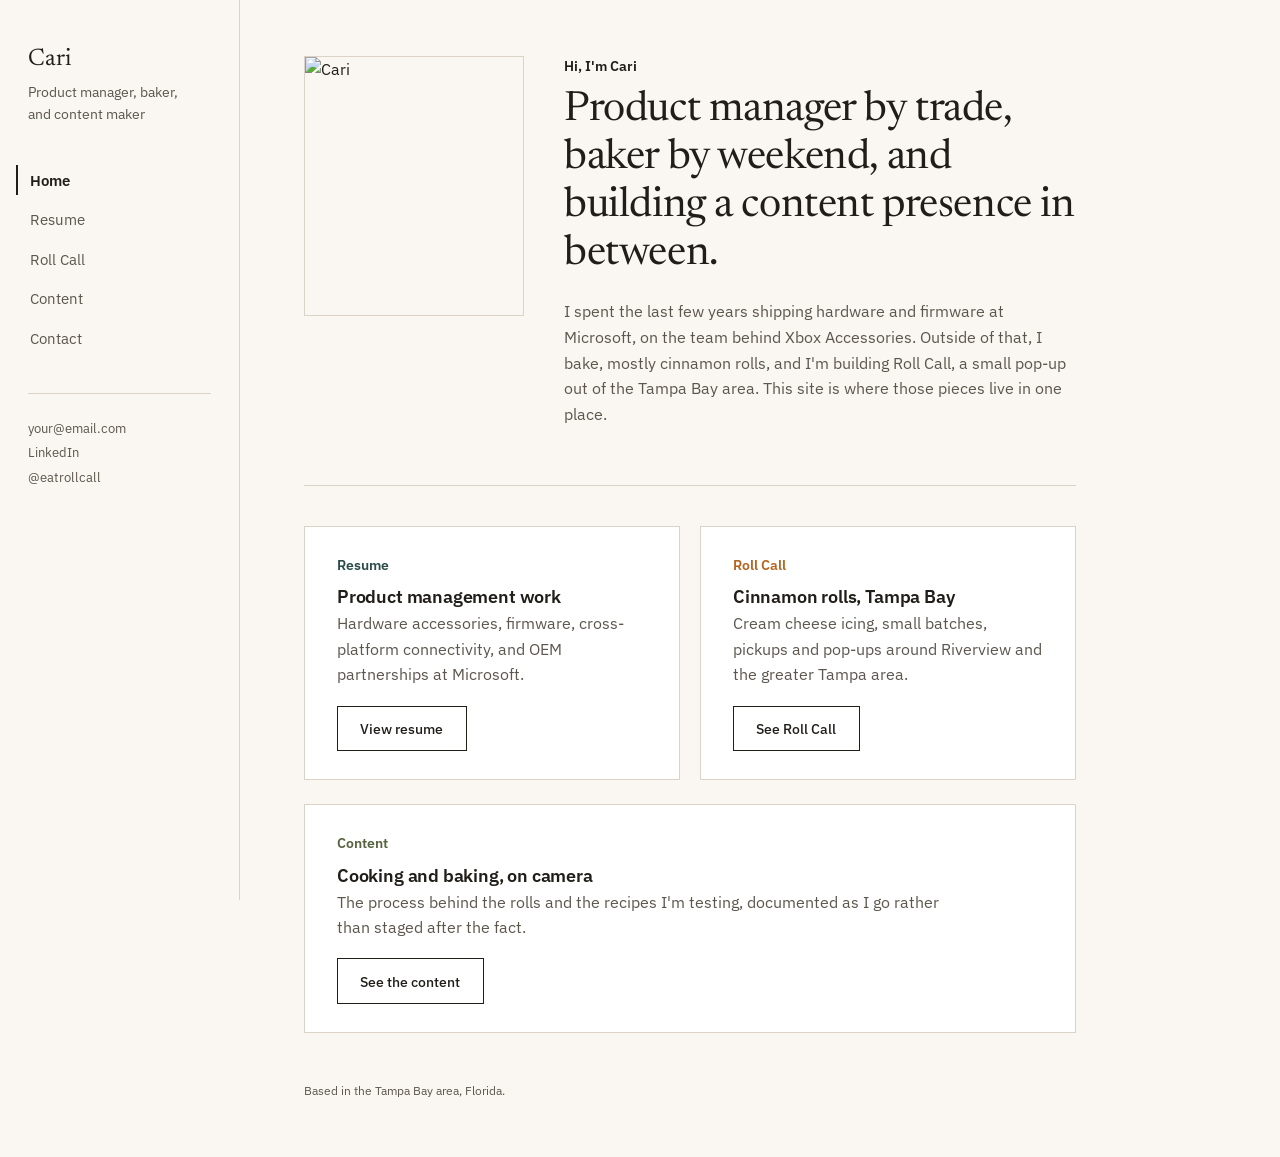
==== index.html @ cb9dc246 "Add files via upload" ====
<!DOCTYPE html>
<html lang="en">
<head>
<meta charset="UTF-8">
<meta name="viewport" content="width=device-width, initial-scale=1.0">
<title>Cari — Home</title>
<link rel="stylesheet" href="style.css">
</head>
<body>
<div class="layout">

  <aside class="sidebar">
    <div class="name">Cari</div>
    <div class="tagline">Product manager, baker, and content maker</div>
    <nav>
      <a href="index.html" class="active">Home</a>
      <a href="resume.html">Resume</a>
      <a href="bakery.html">Roll Call</a>
      <a href="ugc.html">Content</a>
      <a href="contact.html">Contact</a>
    </nav>
    <div class="contact-line">
      <a href="mailto:your@email.com">your@email.com</a>
      <a href="https://linkedin.com/in/yourprofile" target="_blank">LinkedIn</a>
      <a href="https://instagram.com/eatrollcall" target="_blank">@eatrollcall</a>
    </div>
  </aside>

  <main>
    <div class="hero-row">
      <img src="images/profile.jpg" alt="Cari">
      <div>
        <div class="chapter-label">Hi, I'm Cari</div>
        <h1>Product manager by trade, baker by weekend, and building a content presence in between.</h1>
        <p>I spent the last few years shipping hardware and firmware at Microsoft, on the team behind Xbox Accessories. Outside of that, I bake, mostly cinnamon rolls, and I'm building Roll Call, a small pop-up out of the Tampa Bay area. This site is where those pieces live in one place.</p>
      </div>
    </div>

    <hr class="divider">

    <div class="grid-2">
      <div class="panel">
        <div class="chapter-label" style="color:var(--resume)">Resume</div>
        <h3>Product management work</h3>
        <p>Hardware accessories, firmware, cross-platform connectivity, and OEM partnerships at Microsoft.</p>
        <a class="btn" href="resume.html">View resume</a>
      </div>
      <div class="panel">
        <div class="chapter-label" style="color:var(--bakery)">Roll Call</div>
        <h3>Cinnamon rolls, Tampa Bay</h3>
        <p>Cream cheese icing, small batches, pickups and pop-ups around Riverview and the greater Tampa area.</p>
        <a class="btn" href="bakery.html">See Roll Call</a>
      </div>
    </div>

    <div class="panel" style="margin-top:0">
      <div class="chapter-label" style="color:var(--content)">Content</div>
      <h3>Cooking and baking, on camera</h3>
      <p>The process behind the rolls and the recipes I'm testing, documented as I go rather than staged after the fact.</p>
      <a class="btn" href="ugc.html">See the content</a>
    </div>

    <footer class="note">Based in the Tampa Bay area, Florida.</footer>
  </main>

</div>
</body>
</html>
---- style.css ----
@import url('https://fonts.googleapis.com/css2?family=Newsreader:ital,opsz,wght@0,6..72,400;0,6..72,500;0,6..72,600;1,6..72,400&family=IBM+Plex+Sans:wght@400;500;600&display=swap');

:root {
  --paper: #FAF7F2;
  --panel: #FFFFFF;
  --ink: #211D18;
  --ink-soft: #5C564D;
  --line: #DAD3C6;
  --resume: #2B4C4A;
  --bakery: #B5651D;
  --content: #55643F;
  --accent: var(--ink);
}

* { box-sizing: border-box; }

html { scroll-behavior: smooth; }

body {
  margin: 0;
  background: var(--paper);
  color: var(--ink);
  font-family: 'IBM Plex Sans', -apple-system, sans-serif;
  font-size: 16px;
  line-height: 1.6;
}

h1, h2, h3 {
  font-family: 'Newsreader', Georgia, serif;
  font-weight: 500;
  line-height: 1.15;
  margin: 0 0 0.5em 0;
  letter-spacing: -0.01em;
}

h1 { font-size: 2.6rem; font-weight: 400; }
h2 { font-size: 1.6rem; }
h3 { font-size: 1.15rem; font-weight: 600; font-family: 'IBM Plex Sans', sans-serif; }

p { margin: 0 0 1.1em 0; color: var(--ink-soft); max-width: 62ch; }

a { color: var(--accent); }

.layout {
  display: flex;
  min-height: 100vh;
}

.sidebar {
  width: 240px;
  flex-shrink: 0;
  padding: 2.5rem 1.75rem;
  border-right: 1px solid var(--line);
  position: sticky;
  top: 0;
  height: 100vh;
}

.sidebar .name {
  font-family: 'Newsreader', serif;
  font-size: 1.5rem;
  margin-bottom: 0.15em;
}

.sidebar .tagline {
  font-size: 0.85rem;
  color: var(--ink-soft);
  margin-bottom: 2.5rem;
  max-width: 20ch;
}

.sidebar nav {
  display: flex;
  flex-direction: column;
  gap: 0.65rem;
}

.sidebar nav a {
  text-decoration: none;
  color: var(--ink-soft);
  font-size: 0.95rem;
  padding: 0.15rem 0;
  border-left: 2px solid transparent;
  padding-left: 0.75rem;
  margin-left: -0.75rem;
  transition: color 0.15s ease, border-color 0.15s ease;
}

.sidebar nav a:hover { color: var(--ink); }

.sidebar nav a.active {
  color: var(--ink);
  border-left-color: var(--accent);
  font-weight: 600;
}

.sidebar .contact-line {
  margin-top: 2.5rem;
  padding-top: 1.5rem;
  border-top: 1px solid var(--line);
  font-size: 0.82rem;
  color: var(--ink-soft);
}

.sidebar .contact-line a { display: block; color: var(--ink-soft); text-decoration: none; margin-bottom: 0.3em; }
.sidebar .contact-line a:hover { color: var(--ink); }

main {
  flex: 1;
  padding: 3.5rem 4rem;
  max-width: 900px;
}

.chapter-label {
  font-size: 0.85rem;
  color: var(--accent);
  font-weight: 600;
  margin-bottom: 0.6rem;
}

.divider {
  height: 1px;
  background: var(--line);
  margin: 2.5rem 0;
  border: none;
}

.panel {
  border: 1px solid var(--line);
  background: var(--panel);
  padding: 1.75rem 2rem;
  margin-bottom: 1.5rem;
}

.panel h3 { margin-bottom: 0.2em; }
.panel .meta { font-size: 0.85rem; color: var(--ink-soft); margin-bottom: 0.8em; }
.panel ul { margin: 0; padding-left: 1.1em; color: var(--ink-soft); }
.panel li { margin-bottom: 0.4em; }

.btn {
  display: inline-block;
  padding: 0.65rem 1.4rem;
  border: 1px solid var(--ink);
  color: var(--ink);
  text-decoration: none;
  font-size: 0.9rem;
  font-weight: 500;
}
.btn:hover { background: var(--ink); color: var(--paper); }

.btn.filled {
  background: var(--accent);
  border-color: var(--accent);
  color: var(--paper);
}
.btn.filled:hover { opacity: 0.85; background: var(--accent); color: var(--paper); }

.grid-2 {
  display: grid;
  grid-template-columns: 1fr 1fr;
  gap: 1.25rem;
}

.photo-block {
  border: 1px solid var(--line);
  overflow: hidden;
}
.photo-block img {
  width: 100%;
  height: 100%;
  object-fit: cover;
  display: block;
}
.photo-caption {
  font-size: 0.8rem;
  color: var(--ink-soft);
  padding: 0.6rem 0.8rem;
  border-top: 1px solid var(--line);
}

.hero-row {
  display: flex;
  gap: 2.5rem;
  align-items: flex-start;
  margin-bottom: 1rem;
}
.hero-row img {
  width: 220px;
  height: 260px;
  object-fit: cover;
  border: 1px solid var(--line);
  flex-shrink: 0;
}

.pill-row {
  display: flex;
  gap: 0.5rem;
  flex-wrap: wrap;
  margin-bottom: 1.5rem;
}
.pill {
  border: 1px solid var(--line);
  padding: 0.25rem 0.75rem;
  font-size: 0.8rem;
  color: var(--ink-soft);
}

footer.note {
  font-size: 0.78rem;
  color: var(--ink-soft);
  margin-top: 3rem;
}

@media (max-width: 800px) {
  .layout { flex-direction: column; }
  .sidebar {
    width: 100%;
    height: auto;
    position: relative;
    border-right: none;
    border-bottom: 1px solid var(--line);
    padding: 1.5rem 1.5rem;
  }
  .sidebar nav { flex-direction: row; flex-wrap: wrap; }
  .sidebar .contact-line { display: none; }
  main { padding: 2rem 1.5rem; }
  .hero-row { flex-direction: column; }
  .hero-row img { width: 100%; height: 220px; }
  .grid-2 { grid-template-columns: 1fr; }
}
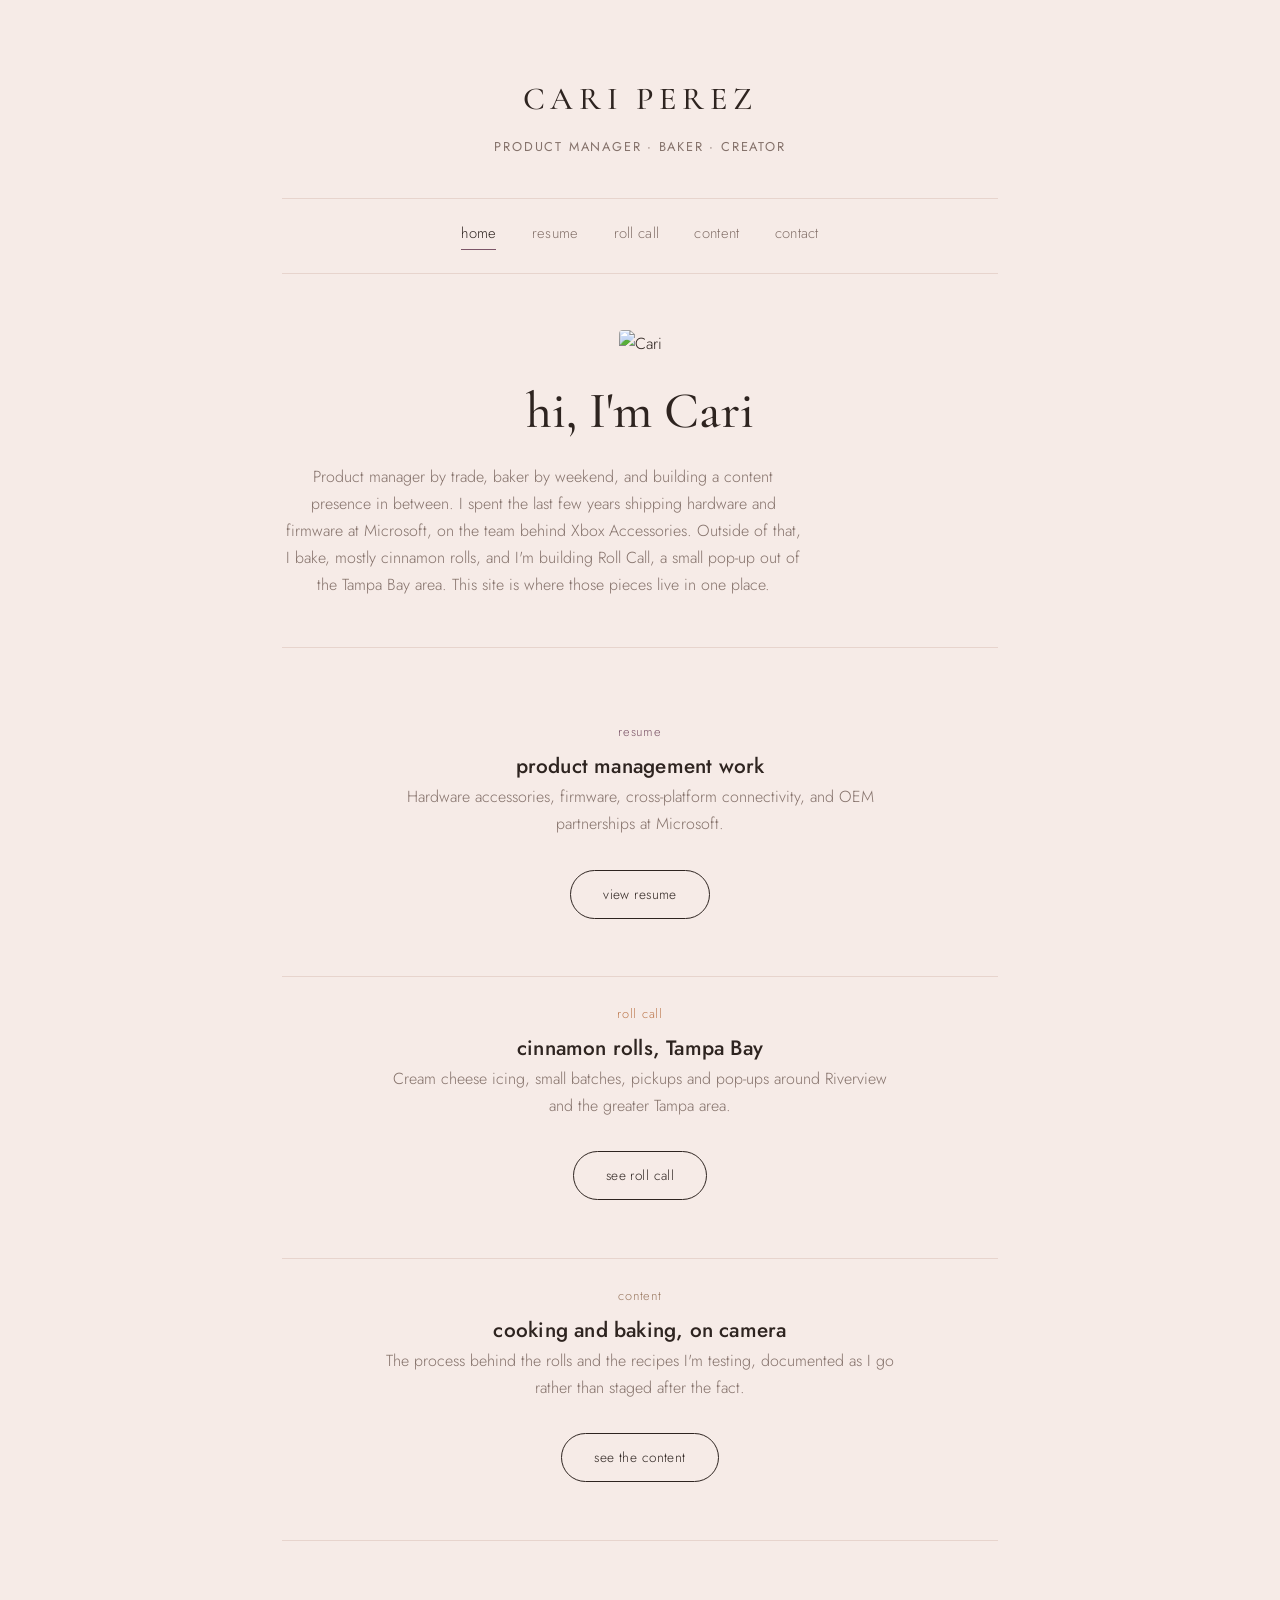
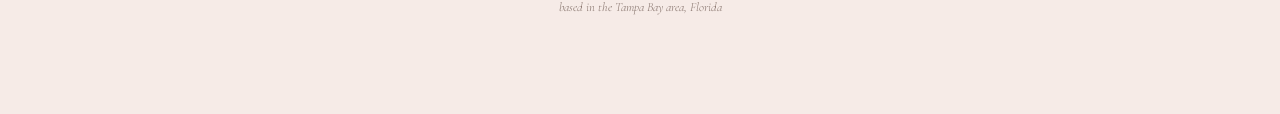
==== commit f8e8bfde: "Add files via upload" ====
--- a/index.html
+++ b/index.html
@@ -7,62 +7,51 @@
 <link rel="stylesheet" href="style.css">
 </head>
 <body>
-<div class="layout">
+<div class="wrap">
 
-  <aside class="sidebar">
-    <div class="name">Cari</div>
-    <div class="tagline">Product manager, baker, and content maker</div>
-    <nav>
-      <a href="index.html" class="active">Home</a>
-      <a href="resume.html">Resume</a>
-      <a href="bakery.html">Roll Call</a>
-      <a href="ugc.html">Content</a>
-      <a href="contact.html">Contact</a>
-    </nav>
-    <div class="contact-line">
-      <a href="mailto:your@email.com">your@email.com</a>
-      <a href="https://linkedin.com/in/yourprofile" target="_blank">LinkedIn</a>
-      <a href="https://instagram.com/eatrollcall" target="_blank">@eatrollcall</a>
-    </div>
-  </aside>
+  <div class="mark">
+    <div class="name">Cari Perez</div>
+    <div class="tagline">product manager &middot; baker &middot; creator</div>
+  </div>
 
-  <main>
-    <div class="hero-row">
-      <img src="images/profile.jpg" alt="Cari">
-      <div>
-        <div class="chapter-label">Hi, I'm Cari</div>
-        <h1>Product manager by trade, baker by weekend, and building a content presence in between.</h1>
-        <p>I spent the last few years shipping hardware and firmware at Microsoft, on the team behind Xbox Accessories. Outside of that, I bake, mostly cinnamon rolls, and I'm building Roll Call, a small pop-up out of the Tampa Bay area. This site is where those pieces live in one place.</p>
-      </div>
-    </div>
+  <nav class="topnav">
+    <a href="index.html" class="active">home</a>
+    <a href="resume.html">resume</a>
+    <a href="bakery.html">roll call</a>
+    <a href="ugc.html">content</a>
+    <a href="contact.html">contact</a>
+  </nav>
 
-    <hr class="divider">
+  <div class="hero-block">
+    <img src="images/profile.jpg" alt="Cari">
+    <h1>hi, I'm Cari</h1>
+    <p>Product manager by trade, baker by weekend, and building a content presence in between. I spent the last few years shipping hardware and firmware at Microsoft, on the team behind Xbox Accessories. Outside of that, I bake, mostly cinnamon rolls, and I'm building Roll Call, a small pop-up out of the Tampa Bay area. This site is where those pieces live in one place.</p>
+  </div>
 
-    <div class="grid-2">
-      <div class="panel">
-        <div class="chapter-label" style="color:var(--resume)">Resume</div>
-        <h3>Product management work</h3>
-        <p>Hardware accessories, firmware, cross-platform connectivity, and OEM partnerships at Microsoft.</p>
-        <a class="btn" href="resume.html">View resume</a>
-      </div>
-      <div class="panel">
-        <div class="chapter-label" style="color:var(--bakery)">Roll Call</div>
-        <h3>Cinnamon rolls, Tampa Bay</h3>
-        <p>Cream cheese icing, small batches, pickups and pop-ups around Riverview and the greater Tampa area.</p>
-        <a class="btn" href="bakery.html">See Roll Call</a>
-      </div>
-    </div>
+  <hr class="divider">
 
-    <div class="panel" style="margin-top:0">
-      <div class="chapter-label" style="color:var(--content)">Content</div>
-      <h3>Cooking and baking, on camera</h3>
-      <p>The process behind the rolls and the recipes I'm testing, documented as I go rather than staged after the fact.</p>
-      <a class="btn" href="ugc.html">See the content</a>
-    </div>
+  <div class="panel center">
+    <div class="chapter-label" style="color:var(--resume)">resume</div>
+    <h3>product management work</h3>
+    <p>Hardware accessories, firmware, cross-platform connectivity, and OEM partnerships at Microsoft.</p>
+    <div class="cta-row"><a class="btn" href="resume.html">view resume</a></div>
+  </div>
 
-    <footer class="note">Based in the Tampa Bay area, Florida.</footer>
-  </main>
+  <div class="panel center">
+    <div class="chapter-label" style="color:var(--bakery)">roll call</div>
+    <h3>cinnamon rolls, Tampa Bay</h3>
+    <p>Cream cheese icing, small batches, pickups and pop-ups around Riverview and the greater Tampa area.</p>
+    <div class="cta-row"><a class="btn" href="bakery.html">see roll call</a></div>
+  </div>
 
+  <div class="panel center">
+    <div class="chapter-label" style="color:var(--content)">content</div>
+    <h3>cooking and baking, on camera</h3>
+    <p>The process behind the rolls and the recipes I'm testing, documented as I go rather than staged after the fact.</p>
+    <div class="cta-row"><a class="btn" href="ugc.html">see the content</a></div>
+  </div>
+
+  <footer class="note">based in the Tampa Bay area, Florida</footer>
 </div>
 </body>
 </html>
--- a/style.css
+++ b/style.css
@@ -1,15 +1,15 @@
-@import url('https://fonts.googleapis.com/css2?family=Newsreader:ital,opsz,wght@0,6..72,400;0,6..72,500;0,6..72,600;1,6..72,400&family=IBM+Plex+Sans:wght@400;500;600&display=swap');
+@import url('https://fonts.googleapis.com/css2?family=Cormorant+Garamond:ital,wght@0,400;0,500;0,600;1,400;1,500&family=Jost:wght@300;400;500&display=swap');
 
 :root {
-  --paper: #FAF7F2;
+  --paper: #F6EBE7;
   --panel: #FFFFFF;
-  --ink: #211D18;
-  --ink-soft: #5C564D;
-  --line: #DAD3C6;
-  --resume: #2B4C4A;
-  --bakery: #B5651D;
-  --content: #55643F;
-  --accent: var(--ink);
+  --ink: #2E2420;
+  --ink-soft: #85726B;
+  --line: #E7D4CD;
+  --resume: #7C5568;
+  --bakery: #BE7A50;
+  --content: #9B7A63;
+  --accent: var(--resume);
 }
 
 * { box-sizing: border-box; }
@@ -20,211 +20,201 @@
   margin: 0;
   background: var(--paper);
   color: var(--ink);
-  font-family: 'IBM Plex Sans', -apple-system, sans-serif;
+  font-family: 'Jost', -apple-system, sans-serif;
+  font-weight: 300;
   font-size: 16px;
-  line-height: 1.6;
+  line-height: 1.7;
 }
 
 h1, h2, h3 {
-  font-family: 'Newsreader', Georgia, serif;
+  font-family: 'Cormorant Garamond', Georgia, serif;
   font-weight: 500;
-  line-height: 1.15;
-  margin: 0 0 0.5em 0;
-  letter-spacing: -0.01em;
-}
-
-h1 { font-size: 2.6rem; font-weight: 400; }
-h2 { font-size: 1.6rem; }
-h3 { font-size: 1.15rem; font-weight: 600; font-family: 'IBM Plex Sans', sans-serif; }
-
-p { margin: 0 0 1.1em 0; color: var(--ink-soft); max-width: 62ch; }
+  line-height: 1.2;
+  margin: 0 0 0.4em 0;
+  color: var(--ink);
+}
+
+h1 { font-size: 3.2rem; font-weight: 500; }
+h2 { font-size: 2rem; }
+h3 { font-size: 1.3rem; font-family: 'Jost', sans-serif; font-weight: 500; letter-spacing: 0.01em; }
+
+p { margin: 0 0 1.2em 0; color: var(--ink-soft); max-width: 58ch; font-weight: 300; }
 
 a { color: var(--accent); }
 
-.layout {
+.wrap {
+  max-width: 780px;
+  margin: 0 auto;
+  padding: 4.5rem 2rem 6rem;
+}
+
+.mark {
+  text-align: center;
+  margin-bottom: 2.5rem;
+}
+
+.mark .name {
+  font-family: 'Cormorant Garamond', serif;
+  font-size: 2rem;
+  font-weight: 500;
+  letter-spacing: 0.18em;
+  text-transform: uppercase;
+  margin-bottom: 0.3em;
+}
+
+.mark .tagline {
+  font-size: 0.8rem;
+  letter-spacing: 0.14em;
+  text-transform: uppercase;
+  color: var(--ink-soft);
+  font-weight: 400;
+}
+
+nav.topnav {
   display: flex;
-  min-height: 100vh;
-}
-
-.sidebar {
-  width: 240px;
-  flex-shrink: 0;
-  padding: 2.5rem 1.75rem;
-  border-right: 1px solid var(--line);
-  position: sticky;
-  top: 0;
-  height: 100vh;
-}
-
-.sidebar .name {
-  font-family: 'Newsreader', serif;
-  font-size: 1.5rem;
-  margin-bottom: 0.15em;
-}
-
-.sidebar .tagline {
-  font-size: 0.85rem;
-  color: var(--ink-soft);
-  margin-bottom: 2.5rem;
-  max-width: 20ch;
-}
-
-.sidebar nav {
-  display: flex;
-  flex-direction: column;
-  gap: 0.65rem;
-}
-
-.sidebar nav a {
+  justify-content: center;
+  gap: 2.2rem;
+  padding: 1.4rem 0;
+  border-top: 1px solid var(--line);
+  border-bottom: 1px solid var(--line);
+  margin-bottom: 3.5rem;
+  flex-wrap: wrap;
+}
+
+nav.topnav a {
   text-decoration: none;
   color: var(--ink-soft);
-  font-size: 0.95rem;
-  padding: 0.15rem 0;
-  border-left: 2px solid transparent;
-  padding-left: 0.75rem;
-  margin-left: -0.75rem;
-  transition: color 0.15s ease, border-color 0.15s ease;
-}
-
-.sidebar nav a:hover { color: var(--ink); }
-
-.sidebar nav a.active {
-  color: var(--ink);
-  border-left-color: var(--accent);
-  font-weight: 600;
-}
-
-.sidebar .contact-line {
-  margin-top: 2.5rem;
-  padding-top: 1.5rem;
-  border-top: 1px solid var(--line);
-  font-size: 0.82rem;
-  color: var(--ink-soft);
-}
-
-.sidebar .contact-line a { display: block; color: var(--ink-soft); text-decoration: none; margin-bottom: 0.3em; }
-.sidebar .contact-line a:hover { color: var(--ink); }
-
-main {
-  flex: 1;
-  padding: 3.5rem 4rem;
-  max-width: 900px;
+  font-size: 0.92rem;
+  text-transform: lowercase;
+  letter-spacing: 0.02em;
+  transition: color 0.15s ease;
+}
+
+nav.topnav a:hover { color: var(--ink); }
+
+nav.topnav a.active {
+  color: var(--ink);
+  border-bottom: 1px solid var(--accent);
+  padding-bottom: 3px;
 }
 
 .chapter-label {
-  font-size: 0.85rem;
+  font-size: 0.8rem;
+  text-transform: lowercase;
+  letter-spacing: 0.06em;
   color: var(--accent);
-  font-weight: 600;
-  margin-bottom: 0.6rem;
-}
+  margin-bottom: 0.7rem;
+}
+
+.center { text-align: center; }
+.center p { margin-left: auto; margin-right: auto; }
 
 .divider {
   height: 1px;
   background: var(--line);
-  margin: 2.5rem 0;
+  margin: 3rem 0;
   border: none;
 }
 
 .panel {
-  border: 1px solid var(--line);
-  background: var(--panel);
-  padding: 1.75rem 2rem;
-  margin-bottom: 1.5rem;
-}
+  padding: 1.6rem 0;
+  border-bottom: 1px solid var(--line);
+}
+.panel:last-child { border-bottom: none; }
 
 .panel h3 { margin-bottom: 0.2em; }
-.panel .meta { font-size: 0.85rem; color: var(--ink-soft); margin-bottom: 0.8em; }
+.panel .meta { font-size: 0.85rem; color: var(--ink-soft); margin-bottom: 0.8em; font-style: italic; font-family: 'Cormorant Garamond', serif; }
 .panel ul { margin: 0; padding-left: 1.1em; color: var(--ink-soft); }
-.panel li { margin-bottom: 0.4em; }
+.panel li { margin-bottom: 0.5em; }
 
 .btn {
   display: inline-block;
-  padding: 0.65rem 1.4rem;
+  padding: 0.75rem 2rem;
   border: 1px solid var(--ink);
+  border-radius: 999px;
   color: var(--ink);
   text-decoration: none;
-  font-size: 0.9rem;
-  font-weight: 500;
+  font-size: 0.85rem;
+  text-transform: lowercase;
+  letter-spacing: 0.03em;
+  transition: background 0.15s ease, color 0.15s ease;
 }
 .btn:hover { background: var(--ink); color: var(--paper); }
 
 .btn.filled {
   background: var(--accent);
   border-color: var(--accent);
-  color: var(--paper);
-}
-.btn.filled:hover { opacity: 0.85; background: var(--accent); color: var(--paper); }
+  color: #fff;
+}
+.btn.filled:hover { opacity: 0.88; background: var(--accent); color: #fff; }
 
 .grid-2 {
   display: grid;
   grid-template-columns: 1fr 1fr;
-  gap: 1.25rem;
-}
-
-.photo-block {
-  border: 1px solid var(--line);
-  overflow: hidden;
-}
+  gap: 2rem;
+}
+
 .photo-block img {
   width: 100%;
-  height: 100%;
+  height: 280px;
   object-fit: cover;
   display: block;
+  border-radius: 4px;
 }
 .photo-caption {
-  font-size: 0.8rem;
-  color: var(--ink-soft);
-  padding: 0.6rem 0.8rem;
-  border-top: 1px solid var(--line);
-}
-
-.hero-row {
-  display: flex;
-  gap: 2.5rem;
-  align-items: flex-start;
+  font-size: 0.82rem;
+  color: var(--ink-soft);
+  padding-top: 0.6rem;
+  font-style: italic;
+  font-family: 'Cormorant Garamond', serif;
+}
+
+.hero-block {
+  text-align: center;
   margin-bottom: 1rem;
 }
-.hero-row img {
-  width: 220px;
-  height: 260px;
+.hero-block img {
+  width: 260px;
+  height: 320px;
   object-fit: cover;
-  border: 1px solid var(--line);
-  flex-shrink: 0;
+  border-radius: 4px;
+  margin-bottom: 1.5rem;
 }
 
 .pill-row {
   display: flex;
-  gap: 0.5rem;
+  gap: 0.6rem;
   flex-wrap: wrap;
-  margin-bottom: 1.5rem;
+  justify-content: center;
+  margin-bottom: 2rem;
 }
 .pill {
   border: 1px solid var(--line);
-  padding: 0.25rem 0.75rem;
-  font-size: 0.8rem;
-  color: var(--ink-soft);
+  border-radius: 999px;
+  padding: 0.3rem 1rem;
+  font-size: 0.78rem;
+  color: var(--ink-soft);
+  text-transform: lowercase;
+}
+
+.cta-row {
+  text-align: center;
+  margin: 2rem 0;
 }
 
 footer.note {
   font-size: 0.78rem;
   color: var(--ink-soft);
-  margin-top: 3rem;
-}
-
-@media (max-width: 800px) {
-  .layout { flex-direction: column; }
-  .sidebar {
-    width: 100%;
-    height: auto;
-    position: relative;
-    border-right: none;
-    border-bottom: 1px solid var(--line);
-    padding: 1.5rem 1.5rem;
-  }
-  .sidebar nav { flex-direction: row; flex-wrap: wrap; }
-  .sidebar .contact-line { display: none; }
-  main { padding: 2rem 1.5rem; }
-  .hero-row { flex-direction: column; }
-  .hero-row img { width: 100%; height: 220px; }
+  margin-top: 3.5rem;
+  text-align: center;
+  font-style: italic;
+  font-family: 'Cormorant Garamond', serif;
+}
+
+@media (max-width: 700px) {
+  .wrap { padding: 3rem 1.25rem 4rem; }
+  h1 { font-size: 2.3rem; }
   .grid-2 { grid-template-columns: 1fr; }
-}
+  nav.topnav { gap: 1.2rem 1.6rem; }
+  .hero-block img { width: 100%; height: 260px; }
+}
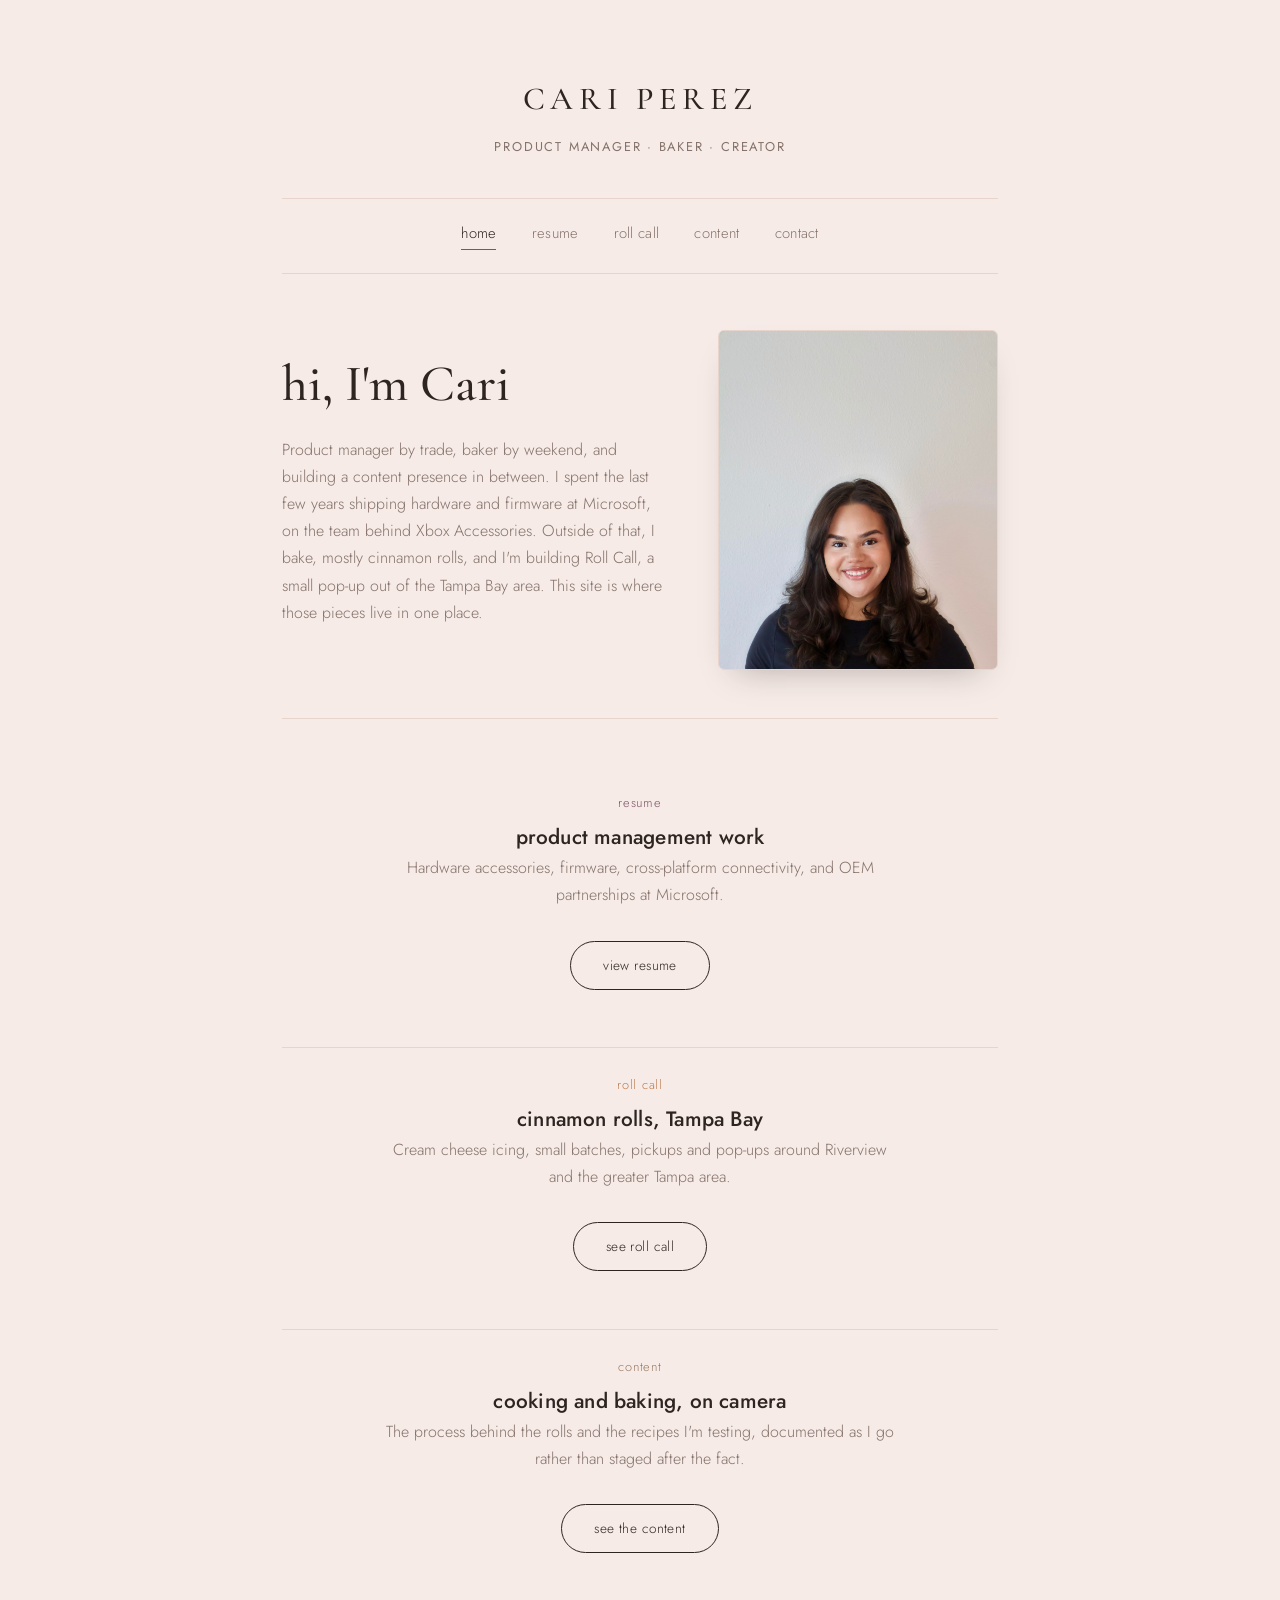
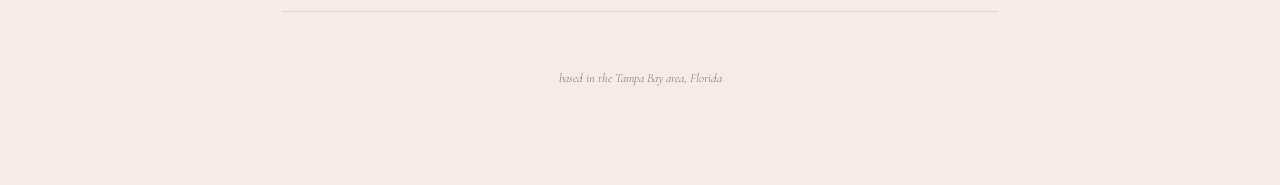
==== commit 36ce0ee6: "adjusting hero block" ====
--- a/index.html
+++ b/index.html
@@ -21,12 +21,15 @@
     <a href="ugc.html">content</a>
     <a href="contact.html">contact</a>
   </nav>
-
-  <div class="hero-block">
-    <img src="images/profile.jpg" alt="Cari">
+<div class="hero-flex">
+  <div class="hero-text">
     <h1>hi, I'm Cari</h1>
     <p>Product manager by trade, baker by weekend, and building a content presence in between. I spent the last few years shipping hardware and firmware at Microsoft, on the team behind Xbox Accessories. Outside of that, I bake, mostly cinnamon rolls, and I'm building Roll Call, a small pop-up out of the Tampa Bay area. This site is where those pieces live in one place.</p>
   </div>
+  <div class="hero-photo">
+    <img src="images/profile.jpg" alt="Cari">
+  </div>
+</div>
 
   <hr class="divider">
 
--- a/style.css
+++ b/style.css
@@ -169,16 +169,31 @@
   font-family: 'Cormorant Garamond', serif;
 }
 
-.hero-block {
-  text-align: center;
+.hero-flex {
+  display: flex;
+  align-items: center;
+  gap: 3rem;
+  text-align: left;
   margin-bottom: 1rem;
 }
-.hero-block img {
-  width: 260px;
-  height: 320px;
+.hero-flex .hero-text { flex: 1; min-width: 0; }
+.hero-flex .hero-text p { margin-left: 0; margin-right: 0; }
+.hero-flex .hero-photo { flex-shrink: 0; }
+.hero-flex .hero-photo img {
+  width: 280px;
+  height: 340px;
   object-fit: cover;
-  border-radius: 4px;
-  margin-bottom: 1.5rem;
+  object-position: center 20%;
+  border-radius: 6px;
+  border: 1px solid var(--line);
+  box-shadow: 0 16px 32px -18px rgba(46, 36, 32, 0.35);
+  display: block;
+}
+
+@media (max-width: 700px) {
+  .hero-flex { flex-direction: column-reverse; text-align: center; }
+  .hero-flex .hero-text p { margin-left: auto; margin-right: auto; }
+  .hero-flex .hero-photo img { width: 100%; height: 300px; }
 }
 
 .pill-row {
@@ -216,5 +231,5 @@
   h1 { font-size: 2.3rem; }
   .grid-2 { grid-template-columns: 1fr; }
   nav.topnav { gap: 1.2rem 1.6rem; }
-  .hero-block img { width: 100%; height: 260px; }
-}
+  
+}
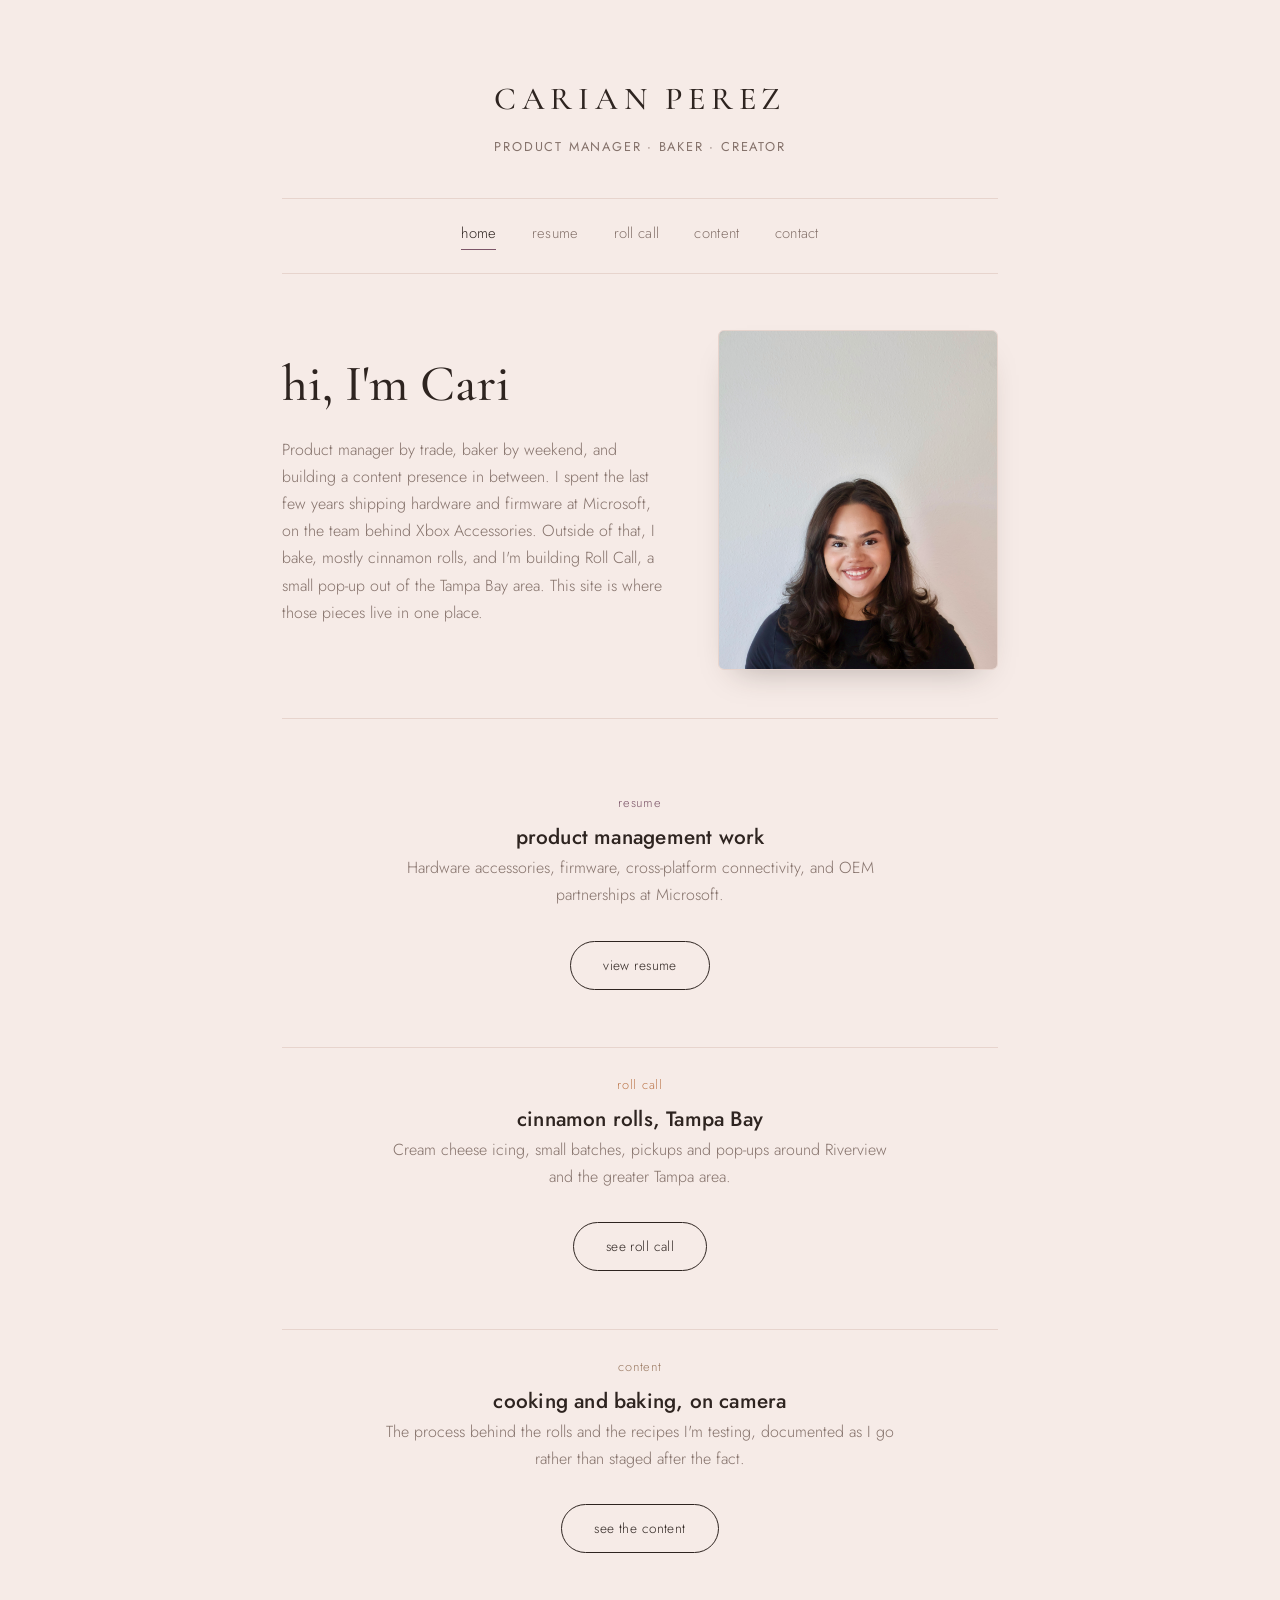
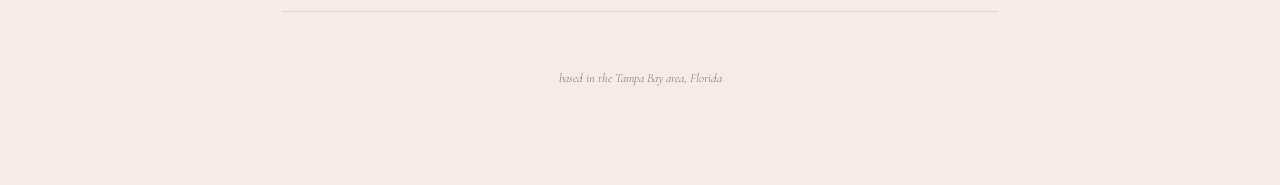
==== commit f38ece79: "resume add" ====
--- a/index.html
+++ b/index.html
@@ -10,7 +10,7 @@
 <div class="wrap">
 
   <div class="mark">
-    <div class="name">Cari Perez</div>
+    <div class="name">Carian Perez</div>
     <div class="tagline">product manager &middot; baker &middot; creator</div>
   </div>
 
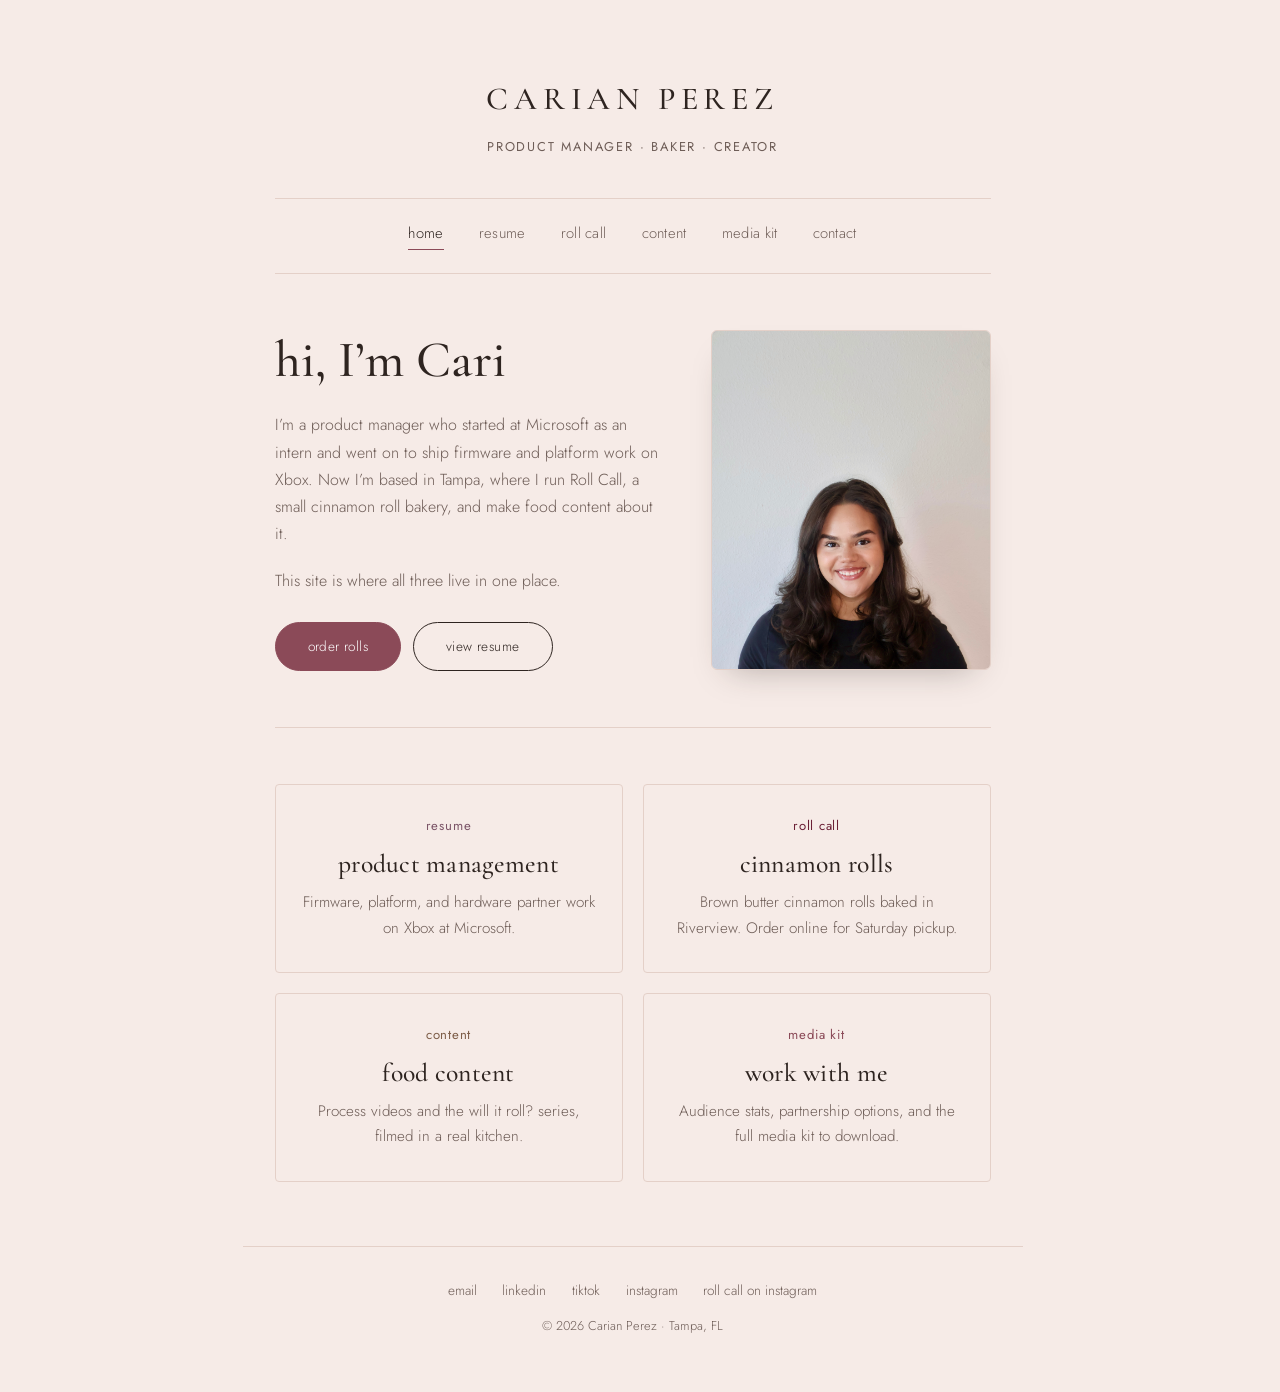
==== commit 04139d65: "updating site" ====
--- a/index.html
+++ b/index.html
@@ -3,58 +3,90 @@
 <head>
 <meta charset="UTF-8">
 <meta name="viewport" content="width=device-width, initial-scale=1.0">
-<title>Cari — Home</title>
+<title>Carian Perez</title>
+<meta name="description" content="Carian Perez is a product manager, baker, and content creator in Tampa, FL. Resume, Roll Call cinnamon rolls, and media kit.">
+<meta property="og:title" content="Carian Perez">
+<meta property="og:description" content="Carian Perez is a product manager, baker, and content creator in Tampa, FL. Resume, Roll Call cinnamon rolls, and media kit.">
+<meta property="og:type" content="website">
+<meta property="og:image" content="https://carianperez.github.io/images/profile.jpg">
+<meta name="theme-color" content="#F6EBE7">
+<link rel="icon" href="data:image/svg+xml,%3Csvg xmlns='http://www.w3.org/2000/svg' viewBox='0 0 64 64'%3E%3Crect width='64' height='64' rx='14' fill='%23F6EBE7'/%3E%3Ctext x='32' y='43' font-family='Georgia,serif' font-size='30' text-anchor='middle' fill='%237C5568'%3ECP%3C/text%3E%3C/svg%3E">
+<link rel="preconnect" href="https://fonts.googleapis.com">
+<link rel="preconnect" href="https://fonts.gstatic.com" crossorigin>
+<link href="https://fonts.googleapis.com/css2?family=Cormorant+Garamond:ital,wght@0,400;0,500;0,600;1,400;1,500&family=Jost:wght@300;400;500&display=swap" rel="stylesheet">
 <link rel="stylesheet" href="style.css">
 </head>
-<body>
+<body class="theme-kit">
+<a class="skip" href="#main">Skip to content</a>
 <div class="wrap">
 
-  <div class="mark">
-    <div class="name">Carian Perez</div>
+  <header class="mark">
+    <a class="name" href="index.html">Carian Perez</a>
     <div class="tagline">product manager &middot; baker &middot; creator</div>
-  </div>
+  </header>
 
-  <nav class="topnav">
-    <a href="index.html" class="active">home</a>
+  <nav class="topnav" aria-label="Main">
+    <a href="index.html" aria-current="page">home</a>
     <a href="resume.html">resume</a>
     <a href="bakery.html">roll call</a>
     <a href="ugc.html">content</a>
+    <a href="mediakit.html">media kit</a>
     <a href="contact.html">contact</a>
   </nav>
-<div class="hero-flex">
-  <div class="hero-text">
-    <h1>hi, I'm Cari</h1>
-    <p>Product manager by trade, baker by weekend, and building a content presence in between. I spent the last few years shipping hardware and firmware at Microsoft, on the team behind Xbox Accessories. Outside of that, I bake, mostly cinnamon rolls, and I'm building Roll Call, a small pop-up out of the Tampa Bay area. This site is where those pieces live in one place.</p>
-  </div>
-  <div class="hero-photo">
-    <img src="images/profile.jpg" alt="Cari">
-  </div>
+
+  <main id="main">
+    <section class="hero-flex">
+      <div class="hero-text">
+        <h1>hi, I&rsquo;m Cari</h1>
+        <p>I&rsquo;m a product manager who started at Microsoft as an intern and went on to ship firmware and platform work on Xbox. Now I&rsquo;m based in Tampa, where I run Roll Call, a small cinnamon roll bakery, and make food content about it.</p>
+        <p>This site is where all three live in one place.</p>
+        <div class="cta-row left">
+          <a class="btn filled" href="https://roll-call-bakery.square.site/" target="_blank" rel="noopener">order rolls</a>
+          <a class="btn" href="resume.html">view resume</a>
+        </div>
+      </div>
+      <div class="hero-photo">
+        <img src="images/profile.jpg" alt="Portrait of Cari" width="280" height="340">
+      </div>
+    </section>
+
+    <hr class="divider">
+
+    <section class="tiles" aria-label="Explore">
+      <a class="tile" href="resume.html" style="--tile-accent:var(--resume)">
+        <div class="eyebrow">resume</div>
+        <h3>product management</h3>
+        <p>Firmware, platform, and hardware partner work on Xbox at Microsoft.</p>
+      </a>
+      <a class="tile" href="bakery.html" style="--tile-accent:var(--bakery)">
+        <div class="eyebrow">roll call</div>
+        <h3>cinnamon rolls</h3>
+        <p>Brown butter cinnamon rolls baked in Riverview. Order online for Saturday pickup.</p>
+      </a>
+      <a class="tile" href="ugc.html" style="--tile-accent:var(--content)">
+        <div class="eyebrow">content</div>
+        <h3>food content</h3>
+        <p>Process videos and the will it roll? series, filmed in a real kitchen.</p>
+      </a>
+      <a class="tile" href="mediakit.html" style="--tile-accent:var(--kit)">
+        <div class="eyebrow">media kit</div>
+        <h3>work with me</h3>
+        <p>Audience stats, partnership options, and the full media kit to download.</p>
+      </a>
+    </section>
+  </main>
+
 </div>
 
-  <hr class="divider">
-
-  <div class="panel center">
-    <div class="chapter-label" style="color:var(--resume)">resume</div>
-    <h3>product management work</h3>
-    <p>Hardware accessories, firmware, cross-platform connectivity, and OEM partnerships at Microsoft.</p>
-    <div class="cta-row"><a class="btn" href="resume.html">view resume</a></div>
+<footer class="site-footer">
+  <div class="links">
+    <a href="mailto:carianjperez@gmail.com">email</a>
+    <a href="https://www.linkedin.com/in/CarianPerez" target="_blank" rel="noopener">linkedin</a>
+    <a href="https://www.tiktok.com/@carianperez" target="_blank" rel="noopener">tiktok</a>
+    <a href="https://instagram.com/creating.cari" target="_blank" rel="noopener">instagram</a>
+    <a href="https://instagram.com/eatrollcall" target="_blank" rel="noopener">roll call on instagram</a>
   </div>
-
-  <div class="panel center">
-    <div class="chapter-label" style="color:var(--bakery)">roll call</div>
-    <h3>cinnamon rolls, Tampa Bay</h3>
-    <p>Cream cheese icing, small batches, pickups and pop-ups around Riverview and the greater Tampa area.</p>
-    <div class="cta-row"><a class="btn" href="bakery.html">see roll call</a></div>
-  </div>
-
-  <div class="panel center">
-    <div class="chapter-label" style="color:var(--content)">content</div>
-    <h3>cooking and baking, on camera</h3>
-    <p>The process behind the rolls and the recipes I'm testing, documented as I go rather than staged after the fact.</p>
-    <div class="cta-row"><a class="btn" href="ugc.html">see the content</a></div>
-  </div>
-
-  <footer class="note">based in the Tampa Bay area, Florida</footer>
-</div>
+  <p>&copy; 2026 Carian Perez &middot; Tampa, FL</p>
+</footer>
 </body>
 </html>
--- a/style.css
+++ b/style.css
@@ -1,26 +1,29 @@
-@import url('https://fonts.googleapis.com/css2?family=Cormorant+Garamond:ital,wght@0,400;0,500;0,600;1,400;1,500&family=Jost:wght@300;400;500&display=swap');
-
 :root {
   --paper: #F6EBE7;
-  --panel: #FFFFFF;
   --ink: #2E2420;
-  --ink-soft: #85726B;
-  --line: #E7D4CD;
+  --ink-soft: #6E5D57;
+  --line: #E4D0C8;
   --resume: #7C5568;
-  --bakery: #BE7A50;
-  --content: #9B7A63;
-  --accent: var(--resume);
-}
+  --bakery: #6B2036;
+  --content: #7E5E49;
+  --kit: #8B4A58;
+  --accent: var(--kit);
+}
+
+.theme-resume { --accent: var(--resume); }
+.theme-bakery { --accent: var(--bakery); }
+.theme-content { --accent: var(--content); }
+.theme-kit { --accent: var(--kit); }
 
 * { box-sizing: border-box; }
 
-html { scroll-behavior: smooth; }
+html { scroll-behavior: smooth; scrollbar-gutter: stable; }
 
 body {
   margin: 0;
   background: var(--paper);
   color: var(--ink);
-  font-family: 'Jost', -apple-system, sans-serif;
+  font-family: 'Jost', -apple-system, 'Segoe UI', sans-serif;
   font-weight: 300;
   font-size: 16px;
   line-height: 1.7;
@@ -34,31 +37,45 @@
   color: var(--ink);
 }
 
-h1 { font-size: 3.2rem; font-weight: 500; }
+h1 { font-size: 3.2rem; }
 h2 { font-size: 2rem; }
-h3 { font-size: 1.3rem; font-family: 'Jost', sans-serif; font-weight: 500; letter-spacing: 0.01em; }
-
-p { margin: 0 0 1.2em 0; color: var(--ink-soft); max-width: 58ch; font-weight: 300; }
+h3 { font-size: 1.2rem; font-family: 'Jost', sans-serif; font-weight: 500; letter-spacing: 0.01em; }
+
+p { margin: 0 0 1.2em 0; color: var(--ink-soft); max-width: 58ch; }
 
 a { color: var(--accent); }
+
+:focus-visible { outline: 2px solid var(--accent); outline-offset: 3px; }
+
+.skip {
+  position: absolute;
+  left: -999px;
+  top: 0;
+  background: var(--ink);
+  color: var(--paper);
+  padding: 0.5rem 1rem;
+  z-index: 10;
+}
+.skip:focus { left: 0; }
 
 .wrap {
   max-width: 780px;
   margin: 0 auto;
-  padding: 4.5rem 2rem 6rem;
-}
-
-.mark {
-  text-align: center;
-  margin-bottom: 2.5rem;
-}
+  padding: 4.5rem 2rem 4rem;
+}
+
+/* header */
+.mark { text-align: center; margin-bottom: 2.5rem; }
 
 .mark .name {
+  display: inline-block;
   font-family: 'Cormorant Garamond', serif;
   font-size: 2rem;
   font-weight: 500;
   letter-spacing: 0.18em;
   text-transform: uppercase;
+  color: var(--ink);
+  text-decoration: none;
   margin-bottom: 0.3em;
 }
 
@@ -73,7 +90,7 @@
 nav.topnav {
   display: flex;
   justify-content: center;
-  gap: 2.2rem;
+  gap: 0.6rem 2.2rem;
   padding: 1.4rem 0;
   border-top: 1px solid var(--line);
   border-bottom: 1px solid var(--line);
@@ -89,43 +106,31 @@
   letter-spacing: 0.02em;
   transition: color 0.15s ease;
 }
-
 nav.topnav a:hover { color: var(--ink); }
-
-nav.topnav a.active {
+nav.topnav a[aria-current="page"] {
   color: var(--ink);
   border-bottom: 1px solid var(--accent);
   padding-bottom: 3px;
 }
 
-.chapter-label {
-  font-size: 0.8rem;
+/* shared bits */
+.eyebrow {
+  font-size: 0.82rem;
   text-transform: lowercase;
   letter-spacing: 0.06em;
   color: var(--accent);
   margin-bottom: 0.7rem;
+  font-weight: 400;
 }
 
 .center { text-align: center; }
 .center p { margin-left: auto; margin-right: auto; }
 
-.divider {
-  height: 1px;
-  background: var(--line);
-  margin: 3rem 0;
-  border: none;
-}
-
-.panel {
-  padding: 1.6rem 0;
-  border-bottom: 1px solid var(--line);
-}
-.panel:last-child { border-bottom: none; }
-
-.panel h3 { margin-bottom: 0.2em; }
-.panel .meta { font-size: 0.85rem; color: var(--ink-soft); margin-bottom: 0.8em; font-style: italic; font-family: 'Cormorant Garamond', serif; }
-.panel ul { margin: 0; padding-left: 1.1em; color: var(--ink-soft); }
-.panel li { margin-bottom: 0.5em; }
+.divider { height: 1px; background: var(--line); margin: 3.5rem 0; border: none; }
+
+.section-title { text-align: center; margin-bottom: 1.5rem; }
+
+.intro { text-align: center; margin-bottom: 2.5rem; }
 
 .btn {
   display: inline-block;
@@ -141,41 +146,29 @@
 }
 .btn:hover { background: var(--ink); color: var(--paper); }
 
-.btn.filled {
-  background: var(--accent);
-  border-color: var(--accent);
-  color: #fff;
-}
-.btn.filled:hover { opacity: 0.88; background: var(--accent); color: #fff; }
-
-.grid-2 {
-  display: grid;
-  grid-template-columns: 1fr 1fr;
-  gap: 2rem;
-}
-
-.photo-block img {
-  width: 100%;
-  height: 280px;
-  object-fit: cover;
-  display: block;
-  border-radius: 4px;
-}
-.photo-caption {
-  font-size: 0.82rem;
-  color: var(--ink-soft);
-  padding-top: 0.6rem;
-  font-style: italic;
-  font-family: 'Cormorant Garamond', serif;
-}
-
-.hero-flex {
+.btn.filled { background: var(--accent); border-color: var(--accent); color: #fff; }
+.btn.filled:hover { background: var(--ink); border-color: var(--ink); color: #fff; }
+
+.cta-row {
   display: flex;
-  align-items: center;
-  gap: 3rem;
-  text-align: left;
-  margin-bottom: 1rem;
-}
+  gap: 0.75rem;
+  justify-content: center;
+  flex-wrap: wrap;
+  margin-top: 1.75rem;
+}
+
+.pill-row { display: flex; gap: 0.6rem; flex-wrap: wrap; justify-content: center; margin: 1.5rem 0 0; }
+.pill {
+  border: 1px solid var(--line);
+  border-radius: 999px;
+  padding: 0.3rem 1rem;
+  font-size: 0.78rem;
+  color: var(--ink-soft);
+  text-transform: lowercase;
+}
+
+/* home hero */
+.hero-flex { display: flex; align-items: center; gap: 3rem; text-align: left; }
 .hero-flex .hero-text { flex: 1; min-width: 0; }
 .hero-flex .hero-text p { margin-left: 0; margin-right: 0; }
 .hero-flex .hero-photo { flex-shrink: 0; }
@@ -190,46 +183,133 @@
   display: block;
 }
 
+/* link tiles */
+.tiles { display: grid; grid-template-columns: 1fr 1fr; gap: 1.25rem; }
+.tile {
+  display: block;
+  padding: 1.9rem 1.5rem;
+  border: 1px solid var(--line);
+  border-radius: 4px;
+  text-decoration: none;
+  color: inherit;
+  text-align: center;
+  transition: border-color 0.15s ease, background 0.15s ease;
+}
+.tile:hover { border-color: var(--tile-accent); background: rgba(255, 255, 255, 0.45); }
+.tile .eyebrow { color: var(--tile-accent); }
+.tile h3 { font-family: 'Cormorant Garamond', serif; font-size: 1.6rem; font-weight: 500; }
+.tile p { margin: 0 auto; font-size: 0.95rem; }
+
+/* resume */
+.entry { padding: 1.6rem 0; border-bottom: 1px solid var(--line); }
+.entry:last-child { border-bottom: none; }
+.entry h3 { margin-bottom: 0.15em; }
+.entry .meta {
+  font-family: 'Cormorant Garamond', serif;
+  font-style: italic;
+  font-size: 1.05rem;
+  color: var(--ink-soft);
+  margin-bottom: 0.8em;
+}
+.entry ul { margin: 0; padding-left: 1.1em; color: var(--ink-soft); }
+.entry li { margin-bottom: 0.55em; }
+.entry li::marker { color: var(--accent); }
+.entry p { margin-bottom: 0; }
+
+/* bakery */
+.lineup { list-style: none; padding: 0; margin: 0; }
+.lineup li {
+  display: flex;
+  justify-content: space-between;
+  align-items: baseline;
+  gap: 2rem;
+  padding: 1.1rem 0;
+  border-bottom: 1px solid var(--line);
+}
+.lineup li:first-child { border-top: 1px solid var(--line); }
+.lineup .item { font-family: 'Cormorant Garamond', serif; font-size: 1.55rem; line-height: 1.2; }
+.lineup .desc { color: var(--ink-soft); text-align: right; max-width: 34ch; font-size: 0.95rem; }
+
+.gallery { display: grid; grid-template-columns: 1fr 1fr; gap: 1.5rem; }
+.gallery figure { margin: 0; }
+.gallery img { width: 100%; height: 280px; object-fit: cover; display: block; border-radius: 4px; }
+
+.info-grid { display: grid; grid-template-columns: 1fr 1fr; gap: 1.25rem; }
+.info { padding: 1.6rem 0; border-top: 1px solid var(--line); }
+.info p:last-child { margin-bottom: 0; }
+
+.fine { font-size: 0.85rem; text-align: center; margin: 2.5rem auto 0; }
+
+/* footer */
+.site-footer {
+  max-width: 780px;
+  margin: 0 auto;
+  padding: 2rem 2rem 3.5rem;
+  border-top: 1px solid var(--line);
+  text-align: center;
+  font-size: 0.85rem;
+  color: var(--ink-soft);
+}
+.site-footer .links { display: flex; gap: 0.4rem 1.6rem; justify-content: center; flex-wrap: wrap; margin-bottom: 0.8rem; }
+.site-footer a { color: var(--ink-soft); text-decoration: none; text-transform: lowercase; }
+.site-footer a:hover { color: var(--ink); text-decoration: underline; }
+.site-footer p { margin: 0 auto; max-width: none; font-size: 0.8rem; }
+
 @media (max-width: 700px) {
-  .hero-flex { flex-direction: column-reverse; text-align: center; }
+  .wrap { padding: 3rem 1.25rem 3rem; }
+  .site-footer { padding: 2rem 1.25rem 3rem; }
+  h1 { font-size: 2.3rem; }
+  h2 { font-size: 1.7rem; }
+  .mark .name { font-size: 1.6rem; }
+  .hero-flex { flex-direction: column-reverse; text-align: center; gap: 2rem; }
   .hero-flex .hero-text p { margin-left: auto; margin-right: auto; }
-  .hero-flex .hero-photo img { width: 100%; height: 300px; }
-}
-
-.pill-row {
-  display: flex;
-  gap: 0.6rem;
-  flex-wrap: wrap;
-  justify-content: center;
-  margin-bottom: 2rem;
-}
-.pill {
-  border: 1px solid var(--line);
-  border-radius: 999px;
-  padding: 0.3rem 1rem;
-  font-size: 0.78rem;
-  color: var(--ink-soft);
-  text-transform: lowercase;
-}
-
-.cta-row {
-  text-align: center;
-  margin: 2rem 0;
-}
-
-footer.note {
-  font-size: 0.78rem;
-  color: var(--ink-soft);
-  margin-top: 3.5rem;
-  text-align: center;
-  font-style: italic;
-  font-family: 'Cormorant Garamond', serif;
-}
-
+  .hero-flex .hero-photo img { width: 100%; max-width: 320px; height: 360px; margin: 0 auto; }
+  .tiles, .gallery, .info-grid { grid-template-columns: 1fr; }
+  .lineup li { flex-direction: column; gap: 0.3rem; }
+  .lineup .desc { text-align: left; }
+}
+
+.cta-row.left { justify-content: flex-start; }
+.info-grid .info h3 { margin-bottom: 0.3em; }
+.info a { word-break: break-word; }
 @media (max-width: 700px) {
-  .wrap { padding: 3rem 1.25rem 4rem; }
-  h1 { font-size: 2.3rem; }
-  .grid-2 { grid-template-columns: 1fr; }
-  nav.topnav { gap: 1.2rem 1.6rem; }
-  
-}
+  .cta-row.left { justify-content: center; }
+}
+
+/* ---- v2 additions ---- */
+.brand-logo { display: block; width: min(250px, 68%); height: auto; margin: 0 auto 1.75rem; }
+
+.lineup li { align-items: baseline; }
+.lineup .item { flex: 1; }
+.lineup .price { font-family: 'Cormorant Garamond', serif; font-size: 1.5rem; color: var(--accent); min-width: 2.4rem; text-align: right; }
+
+.gallery .wide { grid-column: 1 / -1; }
+.gallery img { height: auto; }
+
+.reels { display: grid; grid-template-columns: repeat(3, 1fr); gap: 1.25rem; }
+.reels figure { margin: 0; }
+.reels img { width: 100%; aspect-ratio: 3 / 4; object-fit: cover; display: block; border-radius: 4px; }
+.reels figcaption { font-size: 0.85rem; color: var(--ink-soft); margin-top: 0.6rem; text-align: center; }
+
+.subtitle { font-family: 'Cormorant Garamond', serif; font-style: italic; font-size: 1.4rem; color: var(--ink-soft); margin: -0.2rem 0 1rem; max-width: none; }
+
+.stats { display: grid; grid-template-columns: repeat(4, 1fr); border-top: 1px solid var(--line); border-bottom: 1px solid var(--line); text-align: center; }
+.stat { padding: 1.7rem 0.5rem; }
+.stat + .stat { border-left: 1px solid var(--line); }
+.stat .num { font-family: 'Cormorant Garamond', serif; font-size: 2.9rem; line-height: 1; color: var(--accent); }
+.stat .label { font-size: 0.82rem; color: var(--ink-soft); text-transform: lowercase; letter-spacing: 0.04em; margin-top: 0.5rem; }
+
+.info .pill-row { justify-content: flex-start; margin: 0.4rem 0 0; }
+.info-grid .info p { margin-bottom: 0.6em; }
+
+@media (max-width: 700px) {
+  .lineup .price { text-align: left; }
+  .reels { display: flex; overflow-x: auto; scroll-snap-type: x mandatory; gap: 1rem; padding-bottom: 0.6rem; }
+  .reels figure { flex: 0 0 68%; scroll-snap-align: start; }
+  .stats { grid-template-columns: 1fr 1fr; }
+  .stat + .stat { border-left: none; }
+  .stat:nth-child(even) { border-left: 1px solid var(--line); }
+  .stat:nth-child(n+3) { border-top: 1px solid var(--line); }
+}
+
+.stats + .fine { margin-top: 1rem; }
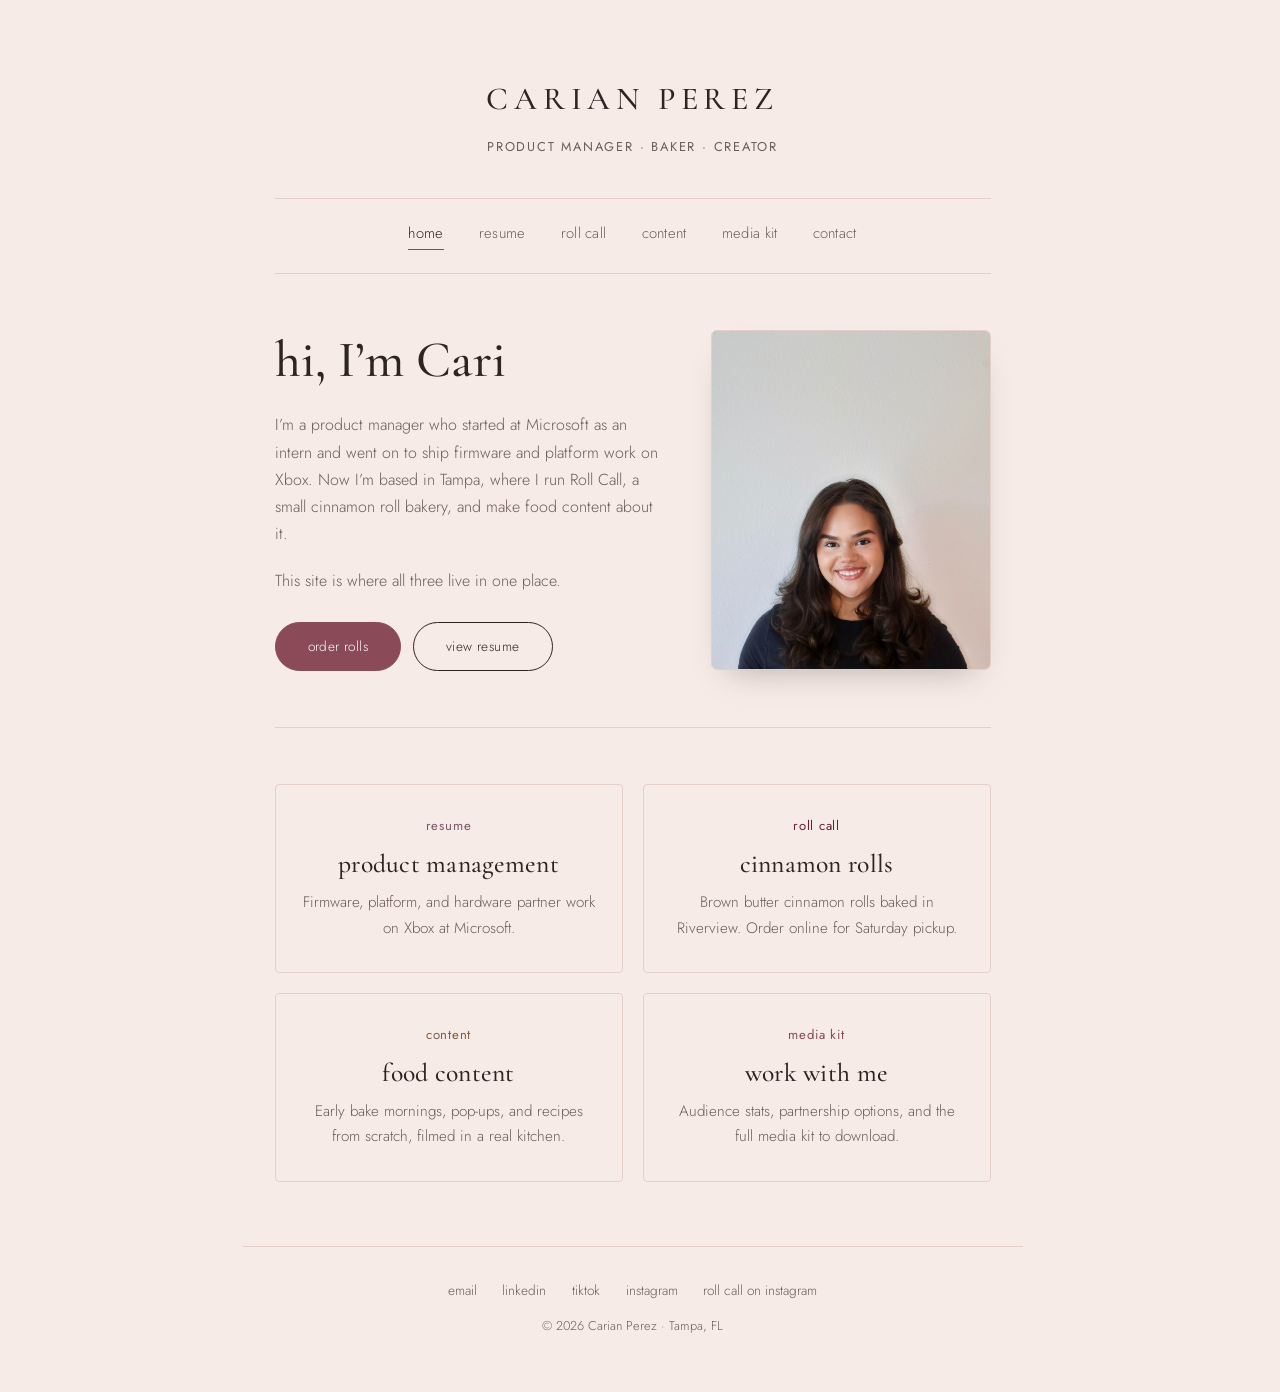
==== commit f05bb023: "updating site AGAIN" ====
--- a/index.html
+++ b/index.html
@@ -66,7 +66,7 @@
       <a class="tile" href="ugc.html" style="--tile-accent:var(--content)">
         <div class="eyebrow">content</div>
         <h3>food content</h3>
-        <p>Process videos and the will it roll? series, filmed in a real kitchen.</p>
+        <p>Early bake mornings, pop-ups, and recipes from scratch, filmed in a real kitchen.</p>
       </a>
       <a class="tile" href="mediakit.html" style="--tile-accent:var(--kit)">
         <div class="eyebrow">media kit</div>
--- a/style.css
+++ b/style.css
@@ -222,13 +222,13 @@
   display: flex;
   justify-content: space-between;
   align-items: baseline;
-  gap: 2rem;
+  gap: 1.5rem;
   padding: 1.1rem 0;
   border-bottom: 1px solid var(--line);
 }
 .lineup li:first-child { border-top: 1px solid var(--line); }
-.lineup .item { font-family: 'Cormorant Garamond', serif; font-size: 1.55rem; line-height: 1.2; }
-.lineup .desc { color: var(--ink-soft); text-align: right; max-width: 34ch; font-size: 0.95rem; }
+.lineup .text { flex: 1; color: var(--ink-soft); }
+.lineup .item { font-family: 'Cormorant Garamond', serif; font-size: 1.55rem; font-weight: 500; color: var(--ink); line-height: 1.2; }
 
 .gallery { display: grid; grid-template-columns: 1fr 1fr; gap: 1.5rem; }
 .gallery figure { margin: 0; }
@@ -265,8 +265,6 @@
   .hero-flex .hero-text p { margin-left: auto; margin-right: auto; }
   .hero-flex .hero-photo img { width: 100%; max-width: 320px; height: 360px; margin: 0 auto; }
   .tiles, .gallery, .info-grid { grid-template-columns: 1fr; }
-  .lineup li { flex-direction: column; gap: 0.3rem; }
-  .lineup .desc { text-align: left; }
 }
 
 .cta-row.left { justify-content: flex-start; }
@@ -279,16 +277,13 @@
 /* ---- v2 additions ---- */
 .brand-logo { display: block; width: min(250px, 68%); height: auto; margin: 0 auto 1.75rem; }
 
-.lineup li { align-items: baseline; }
-.lineup .item { flex: 1; }
 .lineup .price { font-family: 'Cormorant Garamond', serif; font-size: 1.5rem; color: var(--accent); min-width: 2.4rem; text-align: right; }
 
-.gallery .wide { grid-column: 1 / -1; }
-.gallery img { height: auto; }
+.gallery img { height: auto; aspect-ratio: 1 / 1; object-fit: cover; }
 
 .reels { display: grid; grid-template-columns: repeat(3, 1fr); gap: 1.25rem; }
 .reels figure { margin: 0; }
-.reels img { width: 100%; aspect-ratio: 3 / 4; object-fit: cover; display: block; border-radius: 4px; }
+.reels img { width: 100%; aspect-ratio: 4 / 5; object-fit: cover; display: block; border-radius: 4px; }
 .reels figcaption { font-size: 0.85rem; color: var(--ink-soft); margin-top: 0.6rem; text-align: center; }
 
 .subtitle { font-family: 'Cormorant Garamond', serif; font-style: italic; font-size: 1.4rem; color: var(--ink-soft); margin: -0.2rem 0 1rem; max-width: none; }
@@ -303,7 +298,6 @@
 .info-grid .info p { margin-bottom: 0.6em; }
 
 @media (max-width: 700px) {
-  .lineup .price { text-align: left; }
   .reels { display: flex; overflow-x: auto; scroll-snap-type: x mandatory; gap: 1rem; padding-bottom: 0.6rem; }
   .reels figure { flex: 0 0 68%; scroll-snap-align: start; }
   .stats { grid-template-columns: 1fr 1fr; }
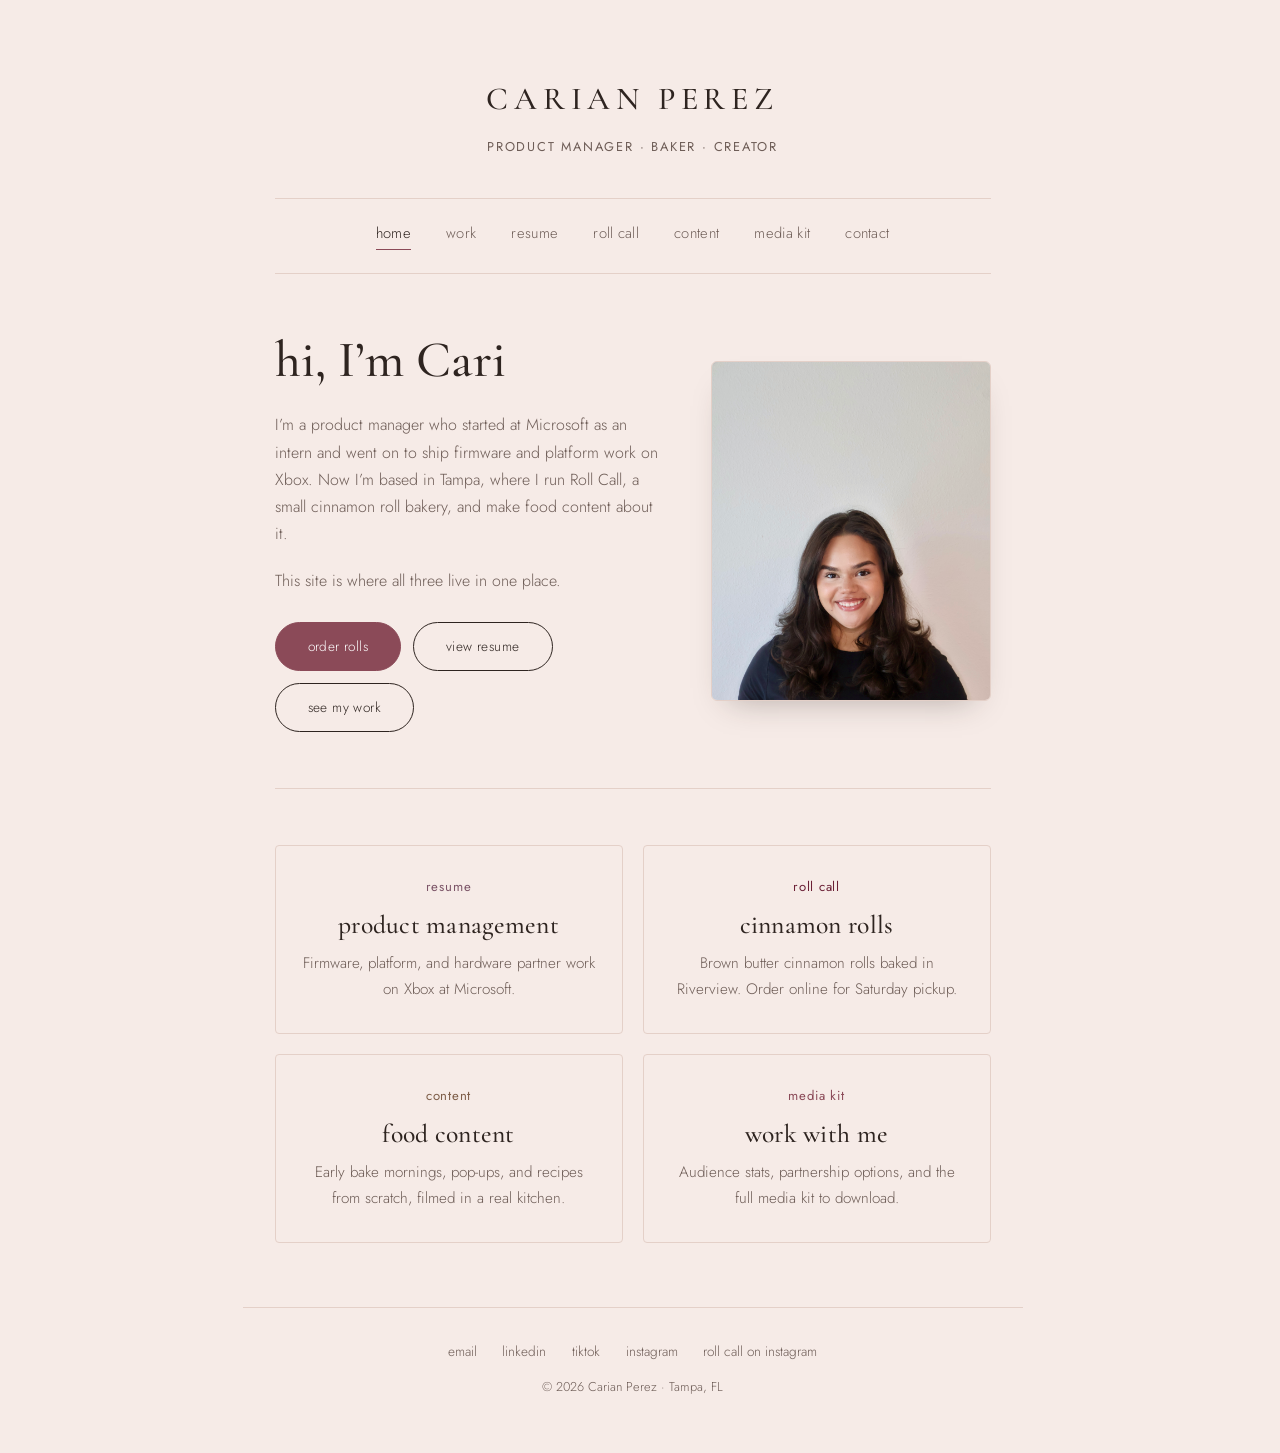
==== commit 92804e80: "pinky swear updating again" ====
--- a/index.html
+++ b/index.html
@@ -27,6 +27,7 @@
 
   <nav class="topnav" aria-label="Main">
     <a href="index.html" aria-current="page">home</a>
+    <a href="work.html">work</a>
     <a href="resume.html">resume</a>
     <a href="bakery.html">roll call</a>
     <a href="ugc.html">content</a>
@@ -43,6 +44,7 @@
         <div class="cta-row left">
           <a class="btn filled" href="https://roll-call-bakery.square.site/" target="_blank" rel="noopener">order rolls</a>
           <a class="btn" href="resume.html">view resume</a>
+          <a class="btn" href="work.html">see my work</a>
         </div>
       </div>
       <div class="hero-photo">
--- a/style.css
+++ b/style.css
@@ -307,3 +307,20 @@
 }
 
 .stats + .fine { margin-top: 1rem; }
+
+/* ---- work page ---- */
+.case-head { margin-bottom: 1.5rem; }
+.case-head h2 { margin: 0; }
+.case dl { display: grid; grid-template-columns: 9.5rem 1fr; gap: 1.4rem 1.75rem; margin: 0; }
+.case dt { font-size: 0.82rem; text-transform: lowercase; letter-spacing: 0.06em; color: var(--accent); font-weight: 500; padding-top: 0.35rem; }
+.case dd { margin: 0; }
+.case dd p { max-width: 60ch; }
+.case dd p:last-child { margin-bottom: 0; }
+.case dd.result p { color: var(--ink); font-size: 1.05rem; }
+.case-links { font-size: 0.95rem; margin: 1.75rem 0 0; }
+.shot { margin: 2rem 0 0; }
+.shot img { width: 100%; height: auto; display: block; border: 1px solid var(--line); border-radius: 4px; }
+@media (max-width: 700px) {
+  .case dl { grid-template-columns: 1fr; gap: 0.15rem; }
+  .case dd { margin-bottom: 1.2rem; }
+}
